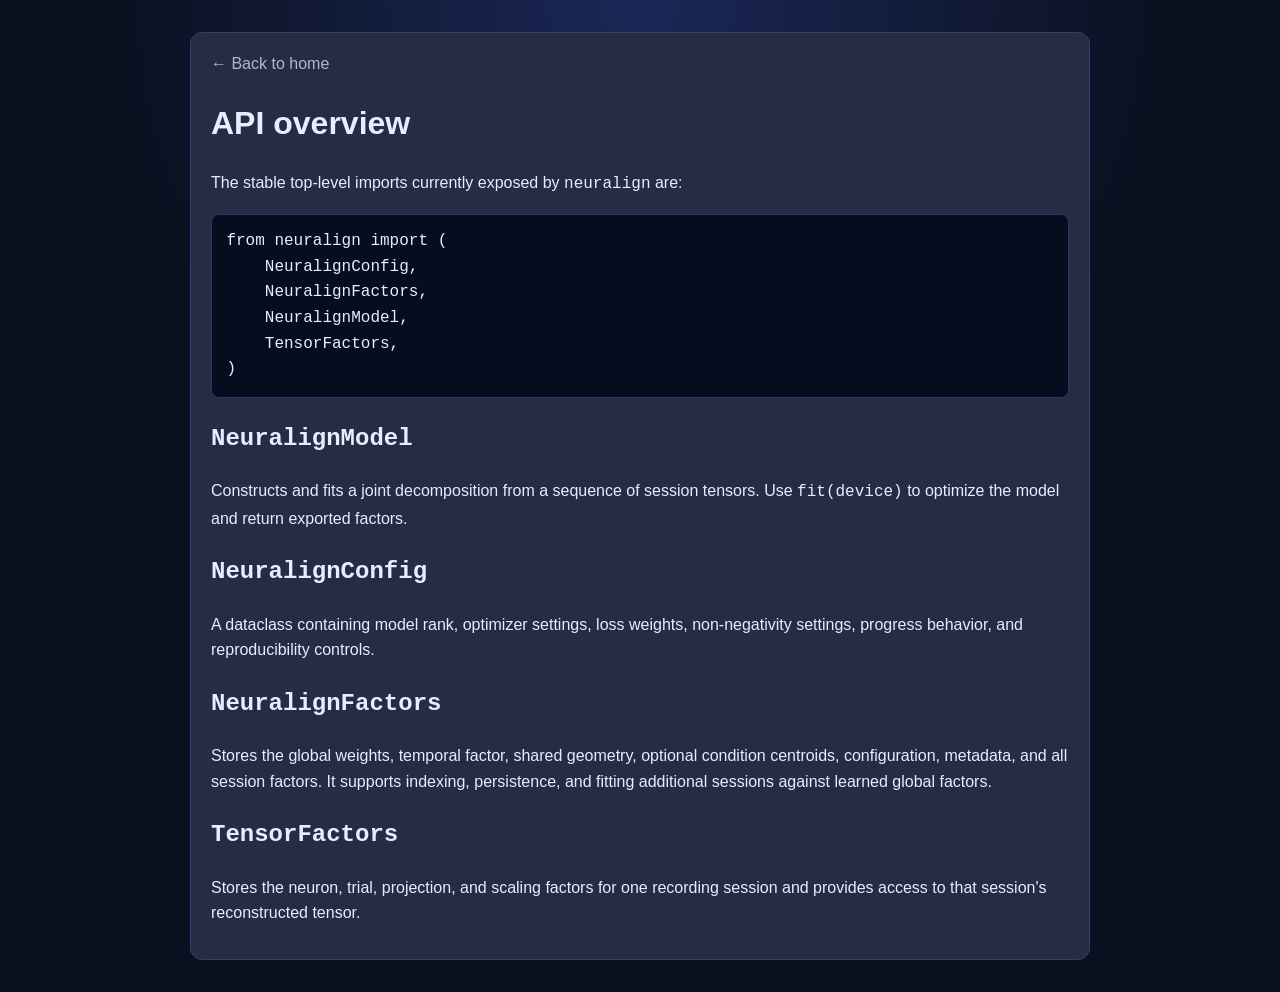
==== docs/api.html @ 36ebfb54 "docs: add branded GitHub Pages site scaffold Co-authored-by: MiklosKralik <64422135+MiklosKralik@use" ====
<!doctype html>
<html lang="en">
  <head>
    <meta charset="utf-8" />
    <meta name="viewport" content="width=device-width, initial-scale=1" />
    <title>Neuralign • API Overview</title>
    <link rel="stylesheet" href="./style.css" />
  </head>
  <body>
    <main class="doc">
      <a class="back-link" href="./index.html">← Back to home</a>
      <h1>API overview</h1>

      <p>The stable top-level imports currently exposed by <code>neuralign</code> are:</p>

      <pre><code>from neuralign import (
    NeuralignConfig,
    NeuralignFactors,
    NeuralignModel,
    TensorFactors,
)</code></pre>

      <h2><code>NeuralignModel</code></h2>
      <p>
        Constructs and fits a joint decomposition from a sequence of session
        tensors. Use <code>fit(device)</code> to optimize the model and return
        exported factors.
      </p>

      <h2><code>NeuralignConfig</code></h2>
      <p>
        A dataclass containing model rank, optimizer settings, loss weights,
        non-negativity settings, progress behavior, and reproducibility controls.
      </p>

      <h2><code>NeuralignFactors</code></h2>
      <p>
        Stores the global weights, temporal factor, shared geometry, optional
        condition centroids, configuration, metadata, and all session factors.
        It supports indexing, persistence, and fitting additional sessions
        against learned global factors.
      </p>

      <h2><code>TensorFactors</code></h2>
      <p>
        Stores the neuron, trial, projection, and scaling factors for one
        recording session and provides access to that session's reconstructed
        tensor.
      </p>
    </main>
  </body>
</html>
---- docs/style.css ----
:root {
  --bg: #0b1020;
  --panel: #121a34;
  --text: #e7ecff;
  --muted: #aeb8dd;
  --accent: #7a9bff;
  --accent-strong: #4f76ff;
}

* {
  box-sizing: border-box;
}

body {
  margin: 0;
  font-family: Inter, "Segoe UI", Roboto, Helvetica, Arial, sans-serif;
  background: radial-gradient(circle at top, #1a2857, var(--bg) 45%);
  color: var(--text);
  line-height: 1.6;
}

a {
  color: #bdd0ff;
}

.hero,
.content,
.doc {
  width: min(900px, 90vw);
  margin: 0 auto;
}

.hero {
  text-align: center;
  padding: 4rem 0 2rem;
}

.logo {
  width: 84px;
  height: 84px;
}

.tagline {
  color: var(--muted);
  margin-bottom: 1.5rem;
}

.button {
  display: inline-block;
  background: linear-gradient(90deg, var(--accent), var(--accent-strong));
  color: #fff;
  text-decoration: none;
  padding: 0.65rem 1rem;
  border-radius: 0.5rem;
  font-weight: 600;
}

.content {
  display: grid;
  gap: 1rem;
  padding-bottom: 3rem;
}

.content section,
.doc {
  background: color-mix(in srgb, var(--panel) 92%, #ffffff 8%);
  border: 1px solid #304073;
  border-radius: 0.75rem;
  padding: 1.1rem 1.25rem;
}

.doc {
  margin-top: 2rem;
  margin-bottom: 2rem;
}

pre {
  background: #070d1f;
  border: 1px solid #293964;
  border-radius: 0.5rem;
  padding: 0.9rem;
  overflow-x: auto;
}

code {
  font-family: ui-monospace, SFMono-Regular, Menlo, Monaco, Consolas, "Liberation Mono", monospace;
}

.back-link {
  text-decoration: none;
  color: var(--muted);
}
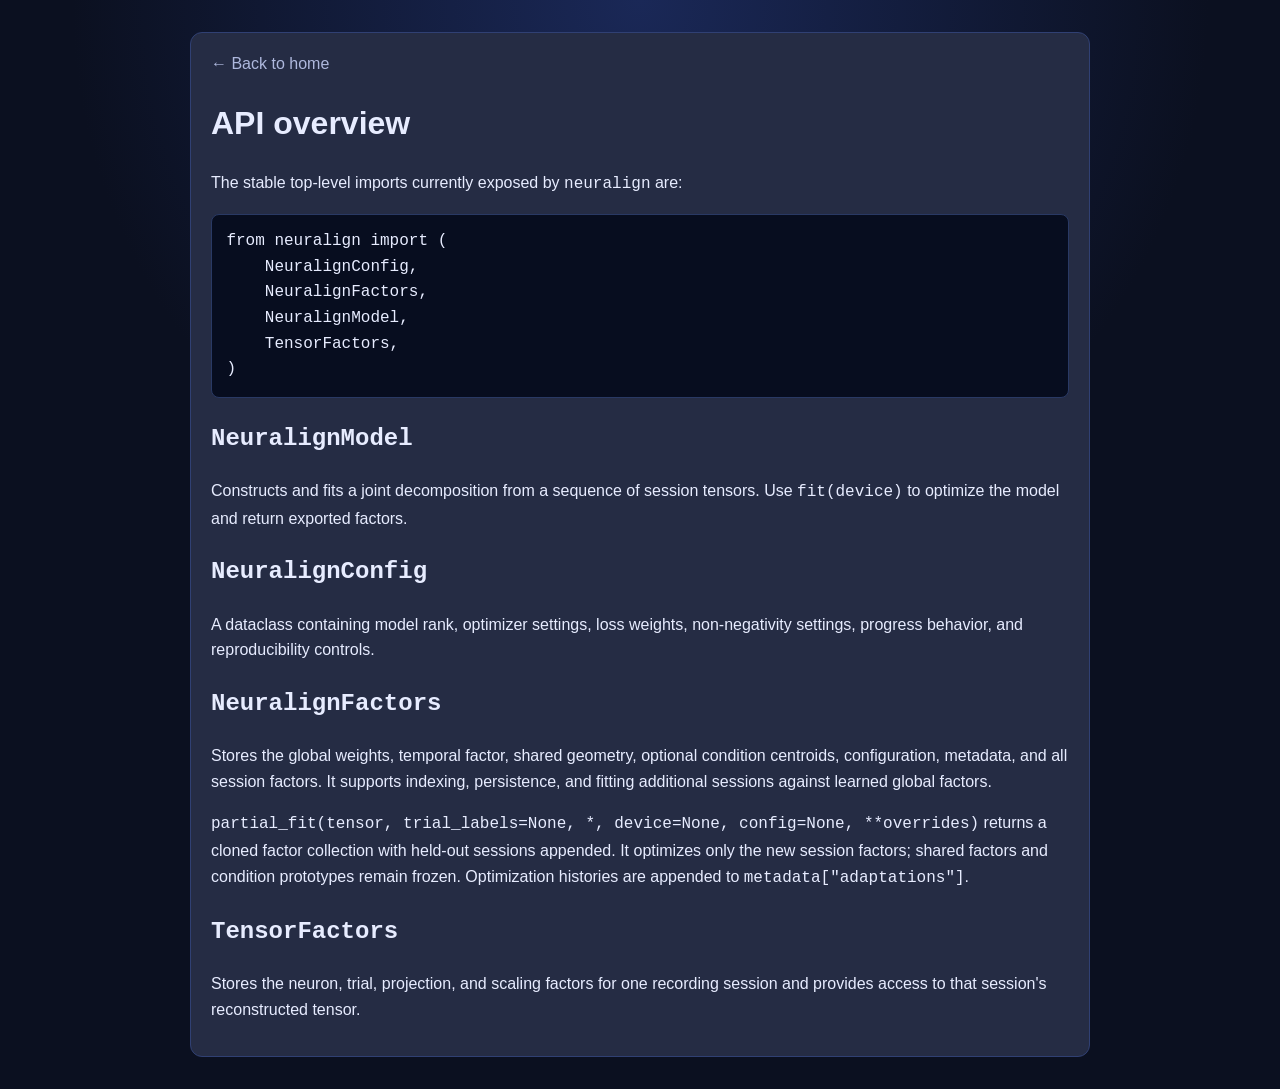
==== commit 11c1e9e5: "Updated neuralign new session adaptation mechanism" ====
--- a/docs/api.html
+++ b/docs/api.html
@@ -40,6 +40,13 @@
         It supports indexing, persistence, and fitting additional sessions
         against learned global factors.
       </p>
+      <p>
+        <code>partial_fit(tensor, trial_labels=None, *, device=None,
+        config=None, **overrides)</code> returns a cloned factor collection with
+        held-out sessions appended. It optimizes only the new session factors;
+        shared factors and condition prototypes remain frozen. Optimization
+        histories are appended to <code>metadata["adaptations"]</code>.
+      </p>
 
       <h2><code>TensorFactors</code></h2>
       <p>
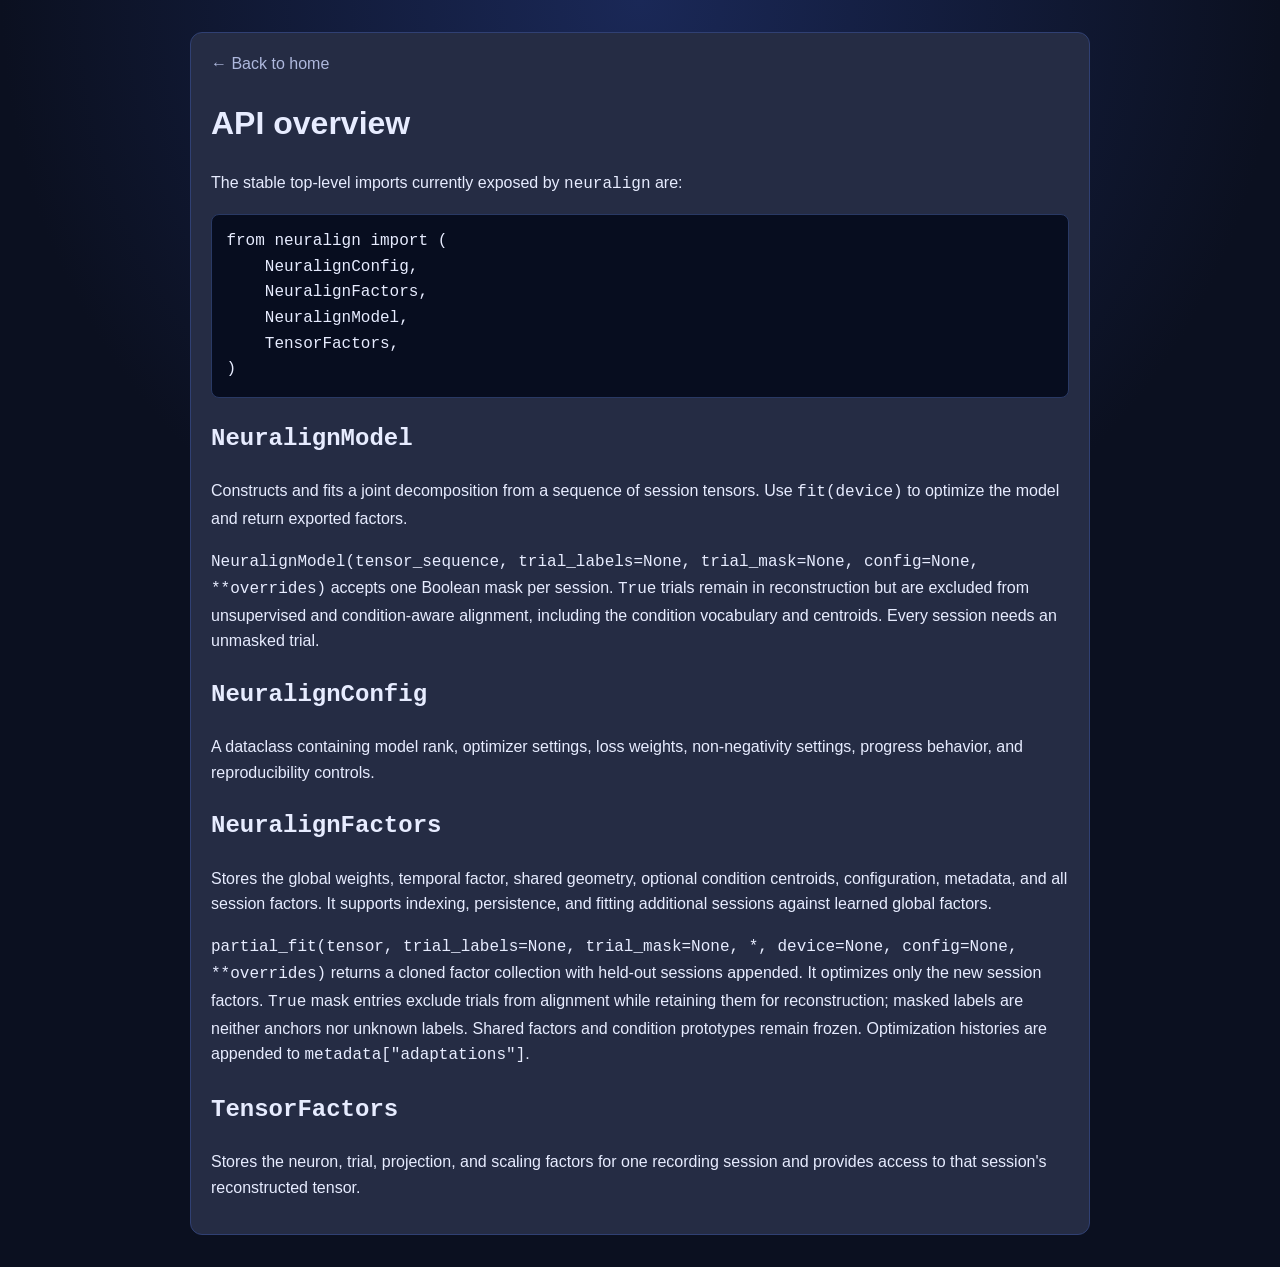
==== commit 82870ccd: "added trial mask for proper held-out validation" ====
--- a/docs/api.html
+++ b/docs/api.html
@@ -26,6 +26,14 @@
         tensors. Use <code>fit(device)</code> to optimize the model and return
         exported factors.
       </p>
+      <p>
+        <code>NeuralignModel(tensor_sequence, trial_labels=None,
+        trial_mask=None, config=None, **overrides)</code> accepts one Boolean
+        mask per session. <code>True</code> trials remain in reconstruction but
+        are excluded from unsupervised and condition-aware alignment, including
+        the condition vocabulary and centroids. Every session needs an
+        unmasked trial.
+      </p>
 
       <h2><code>NeuralignConfig</code></h2>
       <p>
@@ -41,11 +49,14 @@
         against learned global factors.
       </p>
       <p>
-        <code>partial_fit(tensor, trial_labels=None, *, device=None,
-        config=None, **overrides)</code> returns a cloned factor collection with
-        held-out sessions appended. It optimizes only the new session factors;
-        shared factors and condition prototypes remain frozen. Optimization
-        histories are appended to <code>metadata["adaptations"]</code>.
+        <code>partial_fit(tensor, trial_labels=None, trial_mask=None, *,
+        device=None, config=None, **overrides)</code> returns a cloned factor
+        collection with held-out sessions appended. It optimizes only the new
+        session factors. <code>True</code> mask entries exclude trials from
+        alignment while retaining them for reconstruction; masked labels are
+        neither anchors nor unknown labels. Shared factors and condition
+        prototypes remain frozen. Optimization histories are appended to
+        <code>metadata["adaptations"]</code>.
       </p>
 
       <h2><code>TensorFactors</code></h2>
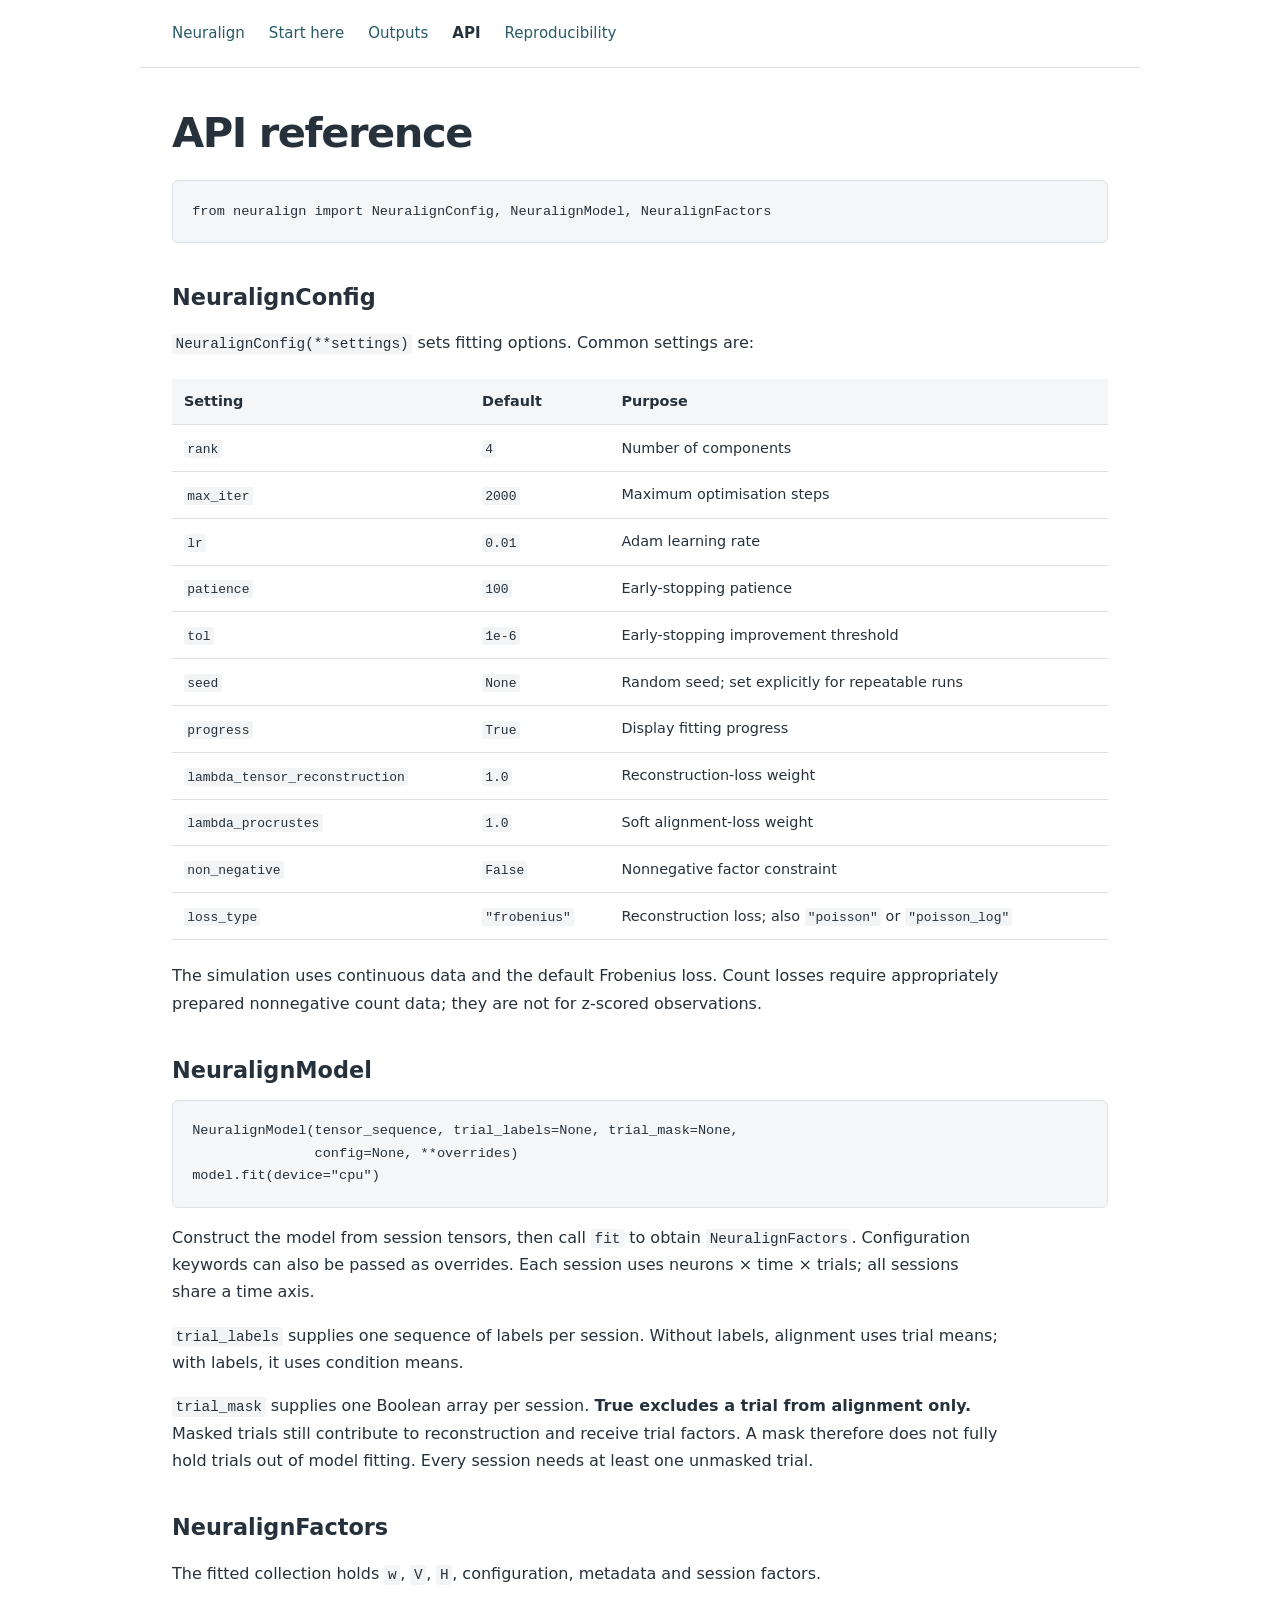
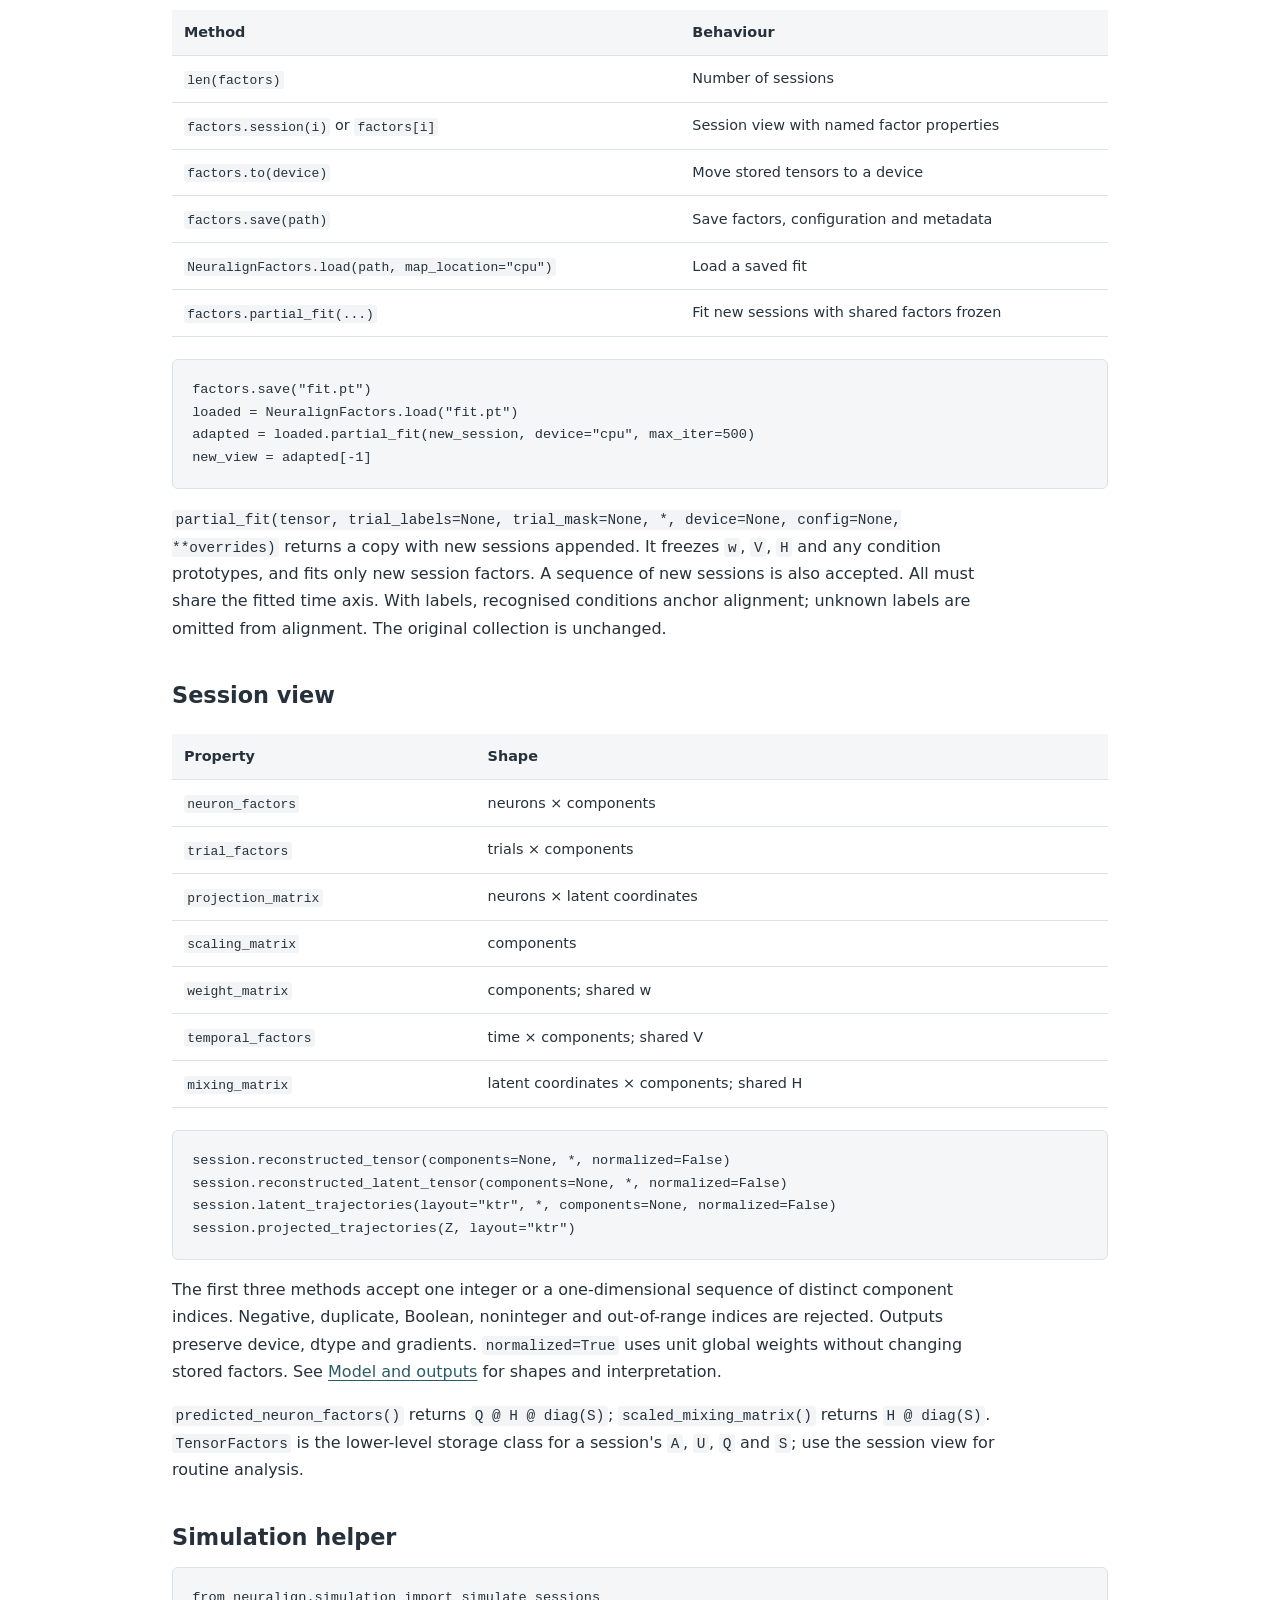
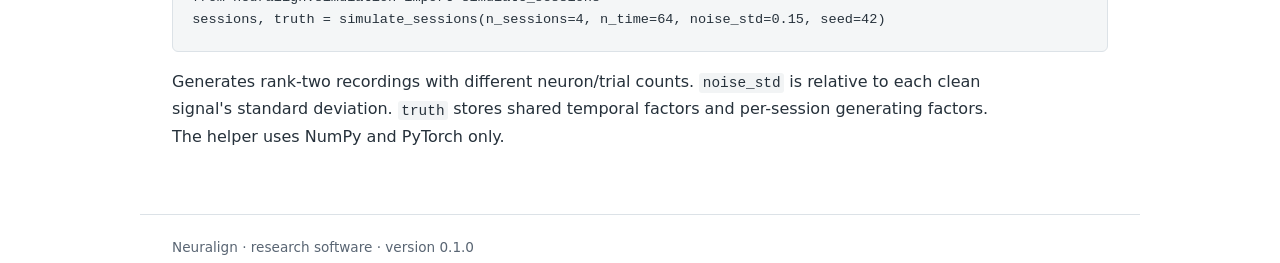
==== commit cbd12d7f: "docs update" ====
--- a/docs/api.html
+++ b/docs/api.html
@@ -1,70 +1,178 @@
 <!doctype html>
-<html lang="en">
-  <head>
-    <meta charset="utf-8" />
-    <meta name="viewport" content="width=device-width, initial-scale=1" />
-    <title>Neuralign • API Overview</title>
-    <link rel="stylesheet" href="./style.css" />
-  </head>
-  <body>
-    <main class="doc">
-      <a class="back-link" href="./index.html">← Back to home</a>
-      <h1>API overview</h1>
-
-      <p>The stable top-level imports currently exposed by <code>neuralign</code> are:</p>
-
-      <pre><code>from neuralign import (
-    NeuralignConfig,
-    NeuralignFactors,
-    NeuralignModel,
-    TensorFactors,
-)</code></pre>
-
-      <h2><code>NeuralignModel</code></h2>
-      <p>
-        Constructs and fits a joint decomposition from a sequence of session
-        tensors. Use <code>fit(device)</code> to optimize the model and return
-        exported factors.
-      </p>
-      <p>
-        <code>NeuralignModel(tensor_sequence, trial_labels=None,
-        trial_mask=None, config=None, **overrides)</code> accepts one Boolean
-        mask per session. <code>True</code> trials remain in reconstruction but
-        are excluded from unsupervised and condition-aware alignment, including
-        the condition vocabulary and centroids. Every session needs an
-        unmasked trial.
-      </p>
-
-      <h2><code>NeuralignConfig</code></h2>
-      <p>
-        A dataclass containing model rank, optimizer settings, loss weights,
-        non-negativity settings, progress behavior, and reproducibility controls.
-      </p>
-
-      <h2><code>NeuralignFactors</code></h2>
-      <p>
-        Stores the global weights, temporal factor, shared geometry, optional
-        condition centroids, configuration, metadata, and all session factors.
-        It supports indexing, persistence, and fitting additional sessions
-        against learned global factors.
-      </p>
-      <p>
-        <code>partial_fit(tensor, trial_labels=None, trial_mask=None, *,
-        device=None, config=None, **overrides)</code> returns a cloned factor
-        collection with held-out sessions appended. It optimizes only the new
-        session factors. <code>True</code> mask entries exclude trials from
-        alignment while retaining them for reconstruction; masked labels are
-        neither anchors nor unknown labels. Shared factors and condition
-        prototypes remain frozen. Optimization histories are appended to
-        <code>metadata["adaptations"]</code>.
-      </p>
-
-      <h2><code>TensorFactors</code></h2>
-      <p>
-        Stores the neuron, trial, projection, and scaling factors for one
-        recording session and provides access to that session's reconstructed
-        tensor.
-      </p>
-    </main>
-  </body>
-</html>
+<html lang="en"><head><meta charset="utf-8"><meta name="viewport" content="width=device-width, initial-scale=1">
+<title>API · Neuralign</title><link rel="stylesheet" href="style.css"></head>
+<body><nav aria-label="Main navigation"><a href="index.html" >Neuralign</a> <a href="getting-started.html" >Start here</a> <a href="model-and-outputs.html" >Outputs</a> <a href="api.html" aria-current=page>API</a> <a href="reproducibility.html" >Reproducibility</a></nav><main><h1>API reference</h1>
+<pre><code class="language-python">from neuralign import NeuralignConfig, NeuralignModel, NeuralignFactors
+</code></pre>
+<h2>NeuralignConfig</h2>
+<p><code>NeuralignConfig(**settings)</code> sets fitting options. Common settings are:</p>
+<table>
+<thead>
+<tr>
+<th>Setting</th>
+<th>Default</th>
+<th>Purpose</th>
+</tr>
+</thead>
+<tbody>
+<tr>
+<td><code>rank</code></td>
+<td><code>4</code></td>
+<td>Number of components</td>
+</tr>
+<tr>
+<td><code>max_iter</code></td>
+<td><code>2000</code></td>
+<td>Maximum optimisation steps</td>
+</tr>
+<tr>
+<td><code>lr</code></td>
+<td><code>0.01</code></td>
+<td>Adam learning rate</td>
+</tr>
+<tr>
+<td><code>patience</code></td>
+<td><code>100</code></td>
+<td>Early-stopping patience</td>
+</tr>
+<tr>
+<td><code>tol</code></td>
+<td><code>1e-6</code></td>
+<td>Early-stopping improvement threshold</td>
+</tr>
+<tr>
+<td><code>seed</code></td>
+<td><code>None</code></td>
+<td>Random seed; set explicitly for repeatable runs</td>
+</tr>
+<tr>
+<td><code>progress</code></td>
+<td><code>True</code></td>
+<td>Display fitting progress</td>
+</tr>
+<tr>
+<td><code>lambda_tensor_reconstruction</code></td>
+<td><code>1.0</code></td>
+<td>Reconstruction-loss weight</td>
+</tr>
+<tr>
+<td><code>lambda_procrustes</code></td>
+<td><code>1.0</code></td>
+<td>Soft alignment-loss weight</td>
+</tr>
+<tr>
+<td><code>non_negative</code></td>
+<td><code>False</code></td>
+<td>Nonnegative factor constraint</td>
+</tr>
+<tr>
+<td><code>loss_type</code></td>
+<td><code>&quot;frobenius&quot;</code></td>
+<td>Reconstruction loss; also <code>&quot;poisson&quot;</code> or <code>&quot;poisson_log&quot;</code></td>
+</tr>
+</tbody>
+</table>
+<p>The simulation uses continuous data and the default Frobenius loss. Count losses require appropriately prepared nonnegative count data; they are not for z-scored observations.</p>
+<h2>NeuralignModel</h2>
+<pre><code class="language-python">NeuralignModel(tensor_sequence, trial_labels=None, trial_mask=None,
+               config=None, **overrides)
+model.fit(device=&quot;cpu&quot;)
+</code></pre>
+<p>Construct the model from session tensors, then call <code>fit</code> to obtain <code>NeuralignFactors</code>. Configuration keywords can also be passed as overrides. Each session uses neurons × time × trials; all sessions share a time axis.</p>
+<p><code>trial_labels</code> supplies one sequence of labels per session. Without labels, alignment uses trial means; with labels, it uses condition means.</p>
+<p><code>trial_mask</code> supplies one Boolean array per session. <strong>True excludes a trial from alignment only.</strong> Masked trials still contribute to reconstruction and receive trial factors. A mask therefore does not fully hold trials out of model fitting. Every session needs at least one unmasked trial.</p>
+<h2>NeuralignFactors</h2>
+<p>The fitted collection holds <code>w</code>, <code>V</code>, <code>H</code>, configuration, metadata and session factors.</p>
+<table>
+<thead>
+<tr>
+<th>Method</th>
+<th>Behaviour</th>
+</tr>
+</thead>
+<tbody>
+<tr>
+<td><code>len(factors)</code></td>
+<td>Number of sessions</td>
+</tr>
+<tr>
+<td><code>factors.session(i)</code> or <code>factors[i]</code></td>
+<td>Session view with named factor properties</td>
+</tr>
+<tr>
+<td><code>factors.to(device)</code></td>
+<td>Move stored tensors to a device</td>
+</tr>
+<tr>
+<td><code>factors.save(path)</code></td>
+<td>Save factors, configuration and metadata</td>
+</tr>
+<tr>
+<td><code>NeuralignFactors.load(path, map_location=&quot;cpu&quot;)</code></td>
+<td>Load a saved fit</td>
+</tr>
+<tr>
+<td><code>factors.partial_fit(...)</code></td>
+<td>Fit new sessions with shared factors frozen</td>
+</tr>
+</tbody>
+</table>
+<pre><code class="language-python">factors.save(&quot;fit.pt&quot;)
+loaded = NeuralignFactors.load(&quot;fit.pt&quot;)
+adapted = loaded.partial_fit(new_session, device=&quot;cpu&quot;, max_iter=500)
+new_view = adapted[-1]
+</code></pre>
+<p><code>partial_fit(tensor, trial_labels=None, trial_mask=None, *, device=None, config=None, **overrides)</code> returns a copy with new sessions appended. It freezes <code>w</code>, <code>V</code>, <code>H</code> and any condition prototypes, and fits only new session factors. A sequence of new sessions is also accepted. All must share the fitted time axis. With labels, recognised conditions anchor alignment; unknown labels are omitted from alignment. The original collection is unchanged.</p>
+<h2>Session view</h2>
+<table>
+<thead>
+<tr>
+<th>Property</th>
+<th>Shape</th>
+</tr>
+</thead>
+<tbody>
+<tr>
+<td><code>neuron_factors</code></td>
+<td>neurons × components</td>
+</tr>
+<tr>
+<td><code>trial_factors</code></td>
+<td>trials × components</td>
+</tr>
+<tr>
+<td><code>projection_matrix</code></td>
+<td>neurons × latent coordinates</td>
+</tr>
+<tr>
+<td><code>scaling_matrix</code></td>
+<td>components</td>
+</tr>
+<tr>
+<td><code>weight_matrix</code></td>
+<td>components; shared w</td>
+</tr>
+<tr>
+<td><code>temporal_factors</code></td>
+<td>time × components; shared V</td>
+</tr>
+<tr>
+<td><code>mixing_matrix</code></td>
+<td>latent coordinates × components; shared H</td>
+</tr>
+</tbody>
+</table>
+<pre><code class="language-python">session.reconstructed_tensor(components=None, *, normalized=False)
+session.reconstructed_latent_tensor(components=None, *, normalized=False)
+session.latent_trajectories(layout=&quot;ktr&quot;, *, components=None, normalized=False)
+session.projected_trajectories(Z, layout=&quot;ktr&quot;)
+</code></pre>
+<p>The first three methods accept one integer or a one-dimensional sequence of distinct component indices. Negative, duplicate, Boolean, noninteger and out-of-range indices are rejected. Outputs preserve device, dtype and gradients. <code>normalized=True</code> uses unit global weights without changing stored factors. See <a href="model-and-outputs.html">Model and outputs</a> for shapes and interpretation.</p>
+<p><code>predicted_neuron_factors()</code> returns <code>Q @ H @ diag(S)</code>; <code>scaled_mixing_matrix()</code> returns <code>H @ diag(S)</code>. <code>TensorFactors</code> is the lower-level storage class for a session's <code>A</code>, <code>U</code>, <code>Q</code> and <code>S</code>; use the session view for routine analysis.</p>
+<h2>Simulation helper</h2>
+<pre><code class="language-python">from neuralign.simulation import simulate_sessions
+sessions, truth = simulate_sessions(n_sessions=4, n_time=64, noise_std=0.15, seed=42)
+</code></pre>
+<p>Generates rank-two recordings with different neuron/trial counts. <code>noise_std</code> is relative to each clean signal's standard deviation. <code>truth</code> stores shared temporal factors and per-session generating factors. The helper uses NumPy and PyTorch only.</p>
+</main>
+<footer>Neuralign · research software · version 0.1.0</footer></body></html>
--- a/docs/style.css
+++ b/docs/style.css
@@ -1,92 +1,23 @@
-:root {
-  --bg: #0b1020;
-  --panel: #121a34;
-  --text: #e7ecff;
-  --muted: #aeb8dd;
-  --accent: #7a9bff;
-  --accent-strong: #4f76ff;
-}
-
-* {
-  box-sizing: border-box;
-}
-
-body {
-  margin: 0;
-  font-family: Inter, "Segoe UI", Roboto, Helvetica, Arial, sans-serif;
-  background: radial-gradient(circle at top, #1a2857, var(--bg) 45%);
-  color: var(--text);
-  line-height: 1.6;
-}
-
-a {
-  color: #bdd0ff;
-}
-
-.hero,
-.content,
-.doc {
-  width: min(900px, 90vw);
-  margin: 0 auto;
-}
-
-.hero {
-  text-align: center;
-  padding: 4rem 0 2rem;
-}
-
-.logo {
-  width: 84px;
-  height: 84px;
-}
-
-.tagline {
-  color: var(--muted);
-  margin-bottom: 1.5rem;
-}
-
-.button {
-  display: inline-block;
-  background: linear-gradient(90deg, var(--accent), var(--accent-strong));
-  color: #fff;
-  text-decoration: none;
-  padding: 0.65rem 1rem;
-  border-radius: 0.5rem;
-  font-weight: 600;
-}
-
-.content {
-  display: grid;
-  gap: 1rem;
-  padding-bottom: 3rem;
-}
-
-.content section,
-.doc {
-  background: color-mix(in srgb, var(--panel) 92%, #ffffff 8%);
-  border: 1px solid #304073;
-  border-radius: 0.75rem;
-  padding: 1.1rem 1.25rem;
-}
-
-.doc {
-  margin-top: 2rem;
-  margin-bottom: 2rem;
-}
-
-pre {
-  background: #070d1f;
-  border: 1px solid #293964;
-  border-radius: 0.5rem;
-  padding: 0.9rem;
-  overflow-x: auto;
-}
-
-code {
-  font-family: ui-monospace, SFMono-Regular, Menlo, Monaco, Consolas, "Liberation Mono", monospace;
-}
-
-.back-link {
-  text-decoration: none;
-  color: var(--muted);
-}
+:root { color-scheme: light; --ink: #26313b; --muted: #596573; --line: #dce2e7; --accent: #285a67; }
+* { box-sizing: border-box; }
+body { margin: 0; background: #fff; color: var(--ink); font: 16px/1.7 system-ui, sans-serif; }
+nav, main, footer { max-width: 1000px; margin: auto; padding: 1.3rem 2rem; }
+nav { display: flex; flex-wrap: wrap; gap: 1.5rem; border-bottom: 1px solid var(--line); }
+nav a { text-decoration: none; font-size: .94rem; }
+nav a[aria-current] { color: var(--ink); font-weight: 650; }
+a { color: var(--accent); text-underline-offset: .18em; }
+main { padding-top: 2.5rem; padding-bottom: 3rem; }
+h1 { font-size: 2.6rem; letter-spacing: -.035em; line-height: 1.2; margin: 0 0 1.4rem; }
+h2 { font-size: 1.4rem; margin: 2.4rem 0 .7rem; line-height: 1.4; }
+h3 { margin-top: 1.8rem; }
+p, ul, ol { max-width: 82ch; }
+pre { padding: 1.2rem; overflow-x: auto; background: #f4f6f7; border: 1px solid var(--line); border-radius: 6px; font-size: .85rem; line-height: 1.65; }
+code { font-family: ui-monospace, SFMono-Regular, Consolas, monospace; font-size: .9em; }
+pre code { font-size: inherit; }
+:not(pre) > code { background: #f2f4f5; padding: .12em .25em; border-radius: 3px; }
+table { width: 100%; border-collapse: collapse; margin: 1.4rem 0; font-size: .9rem; }
+th, td { text-align: left; vertical-align: top; padding: .65rem .75rem; border-bottom: 1px solid var(--line); }
+th { background: #f4f6f7; }
+img { max-width: 100%; height: auto; }
+footer { color: var(--muted); border-top: 1px solid var(--line); font-size: .85rem; }
+@media (max-width: 640px) { nav, main, footer { padding-left: 1rem; padding-right: 1rem; } nav { gap: .9rem; } h1 { font-size: 2.1rem; } table { display: block; overflow-x: auto; } }
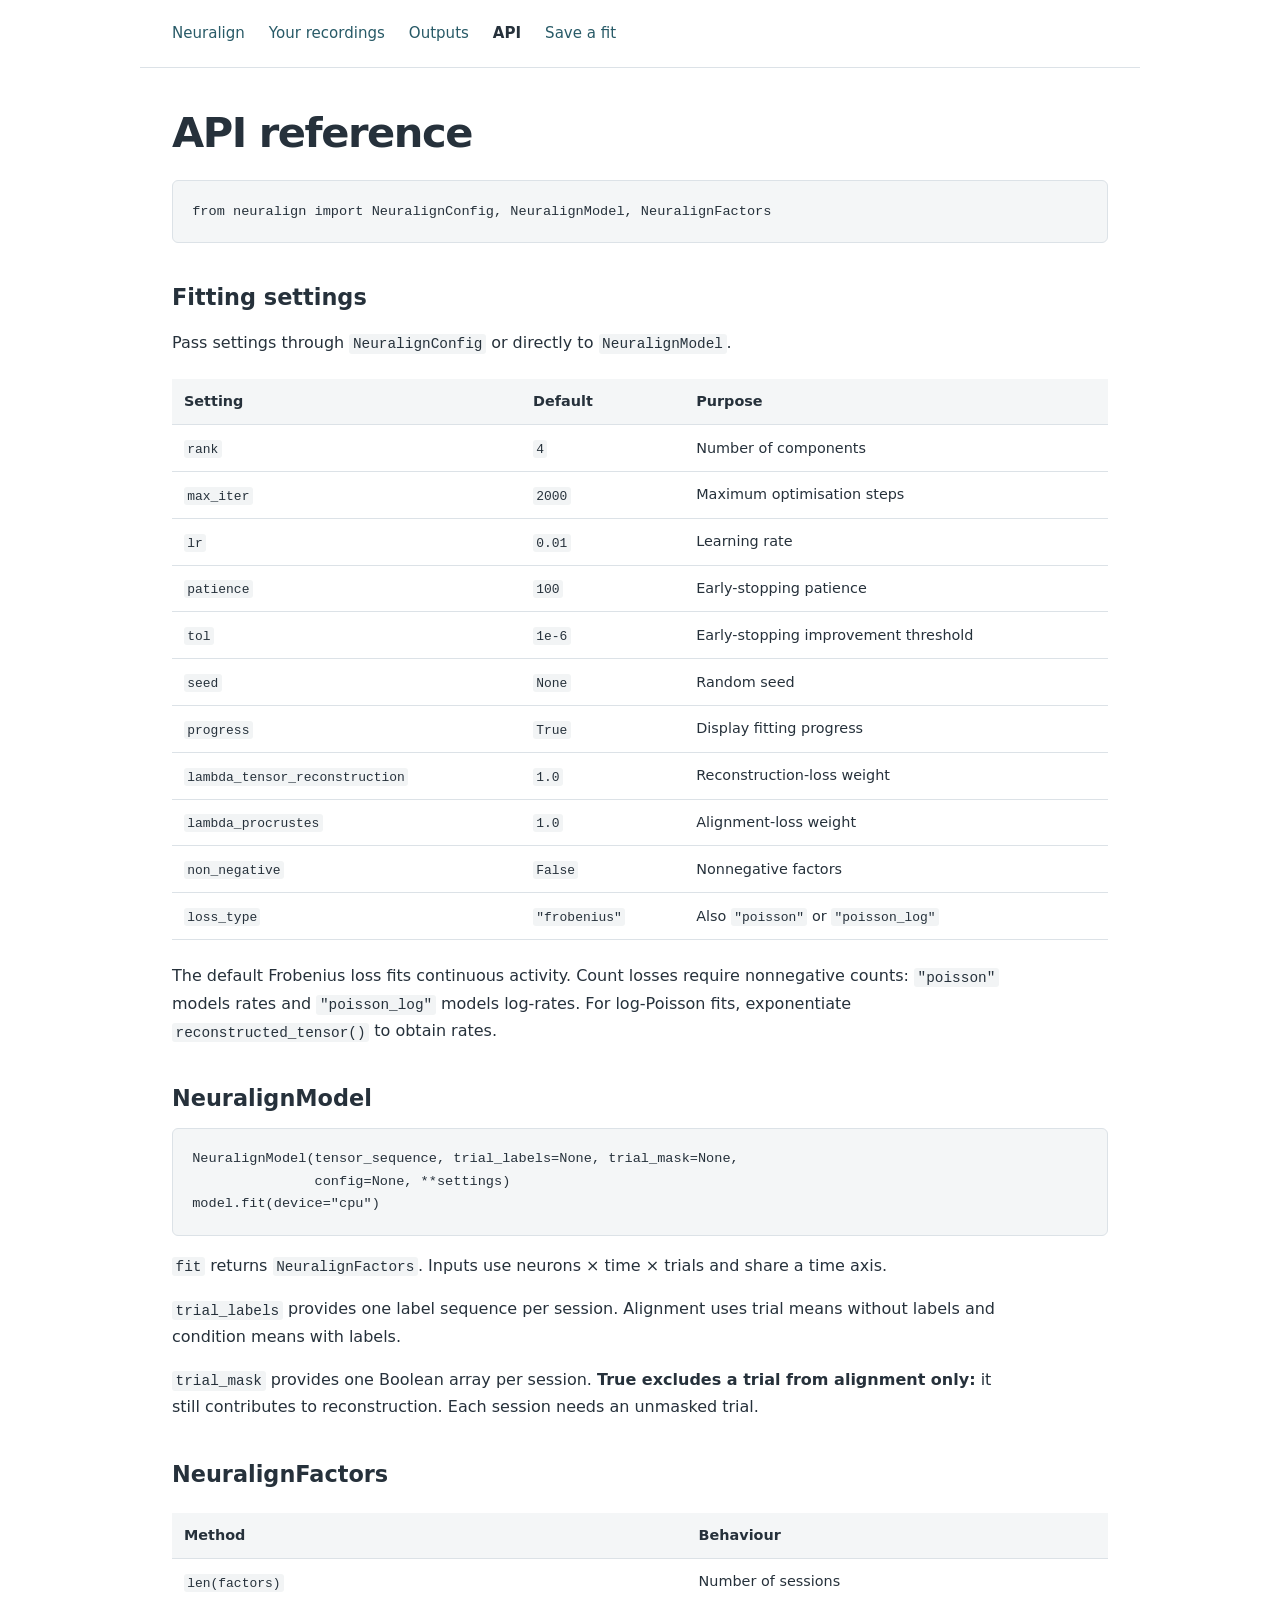
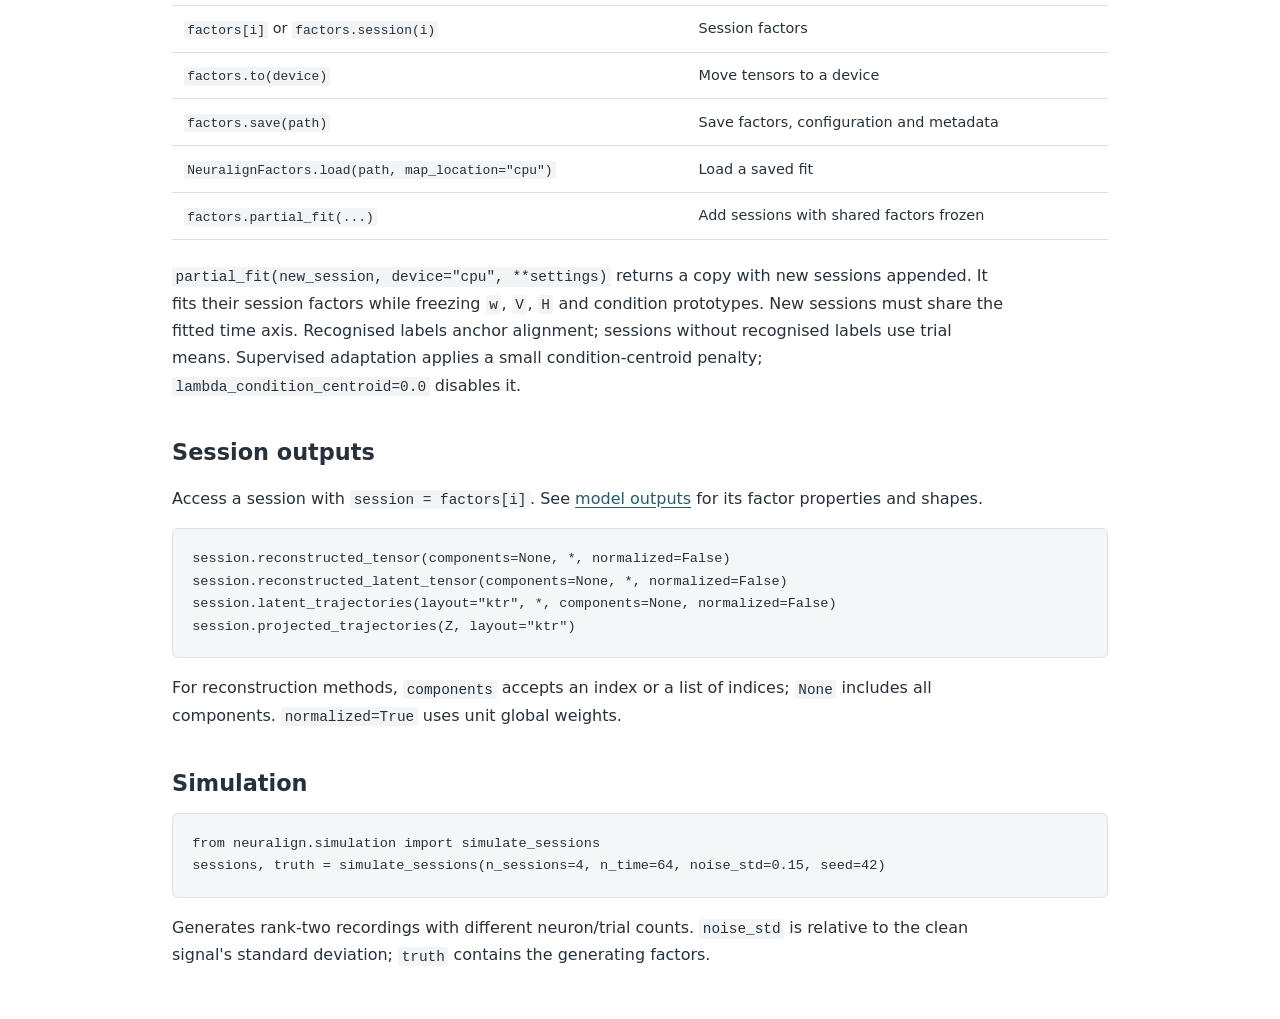
==== commit 129550c9: "Prepare Neuralign 0.1.0 documentation and packaging" ====
--- a/docs/api.html
+++ b/docs/api.html
@@ -1,11 +1,11 @@
 <!doctype html>
 <html lang="en"><head><meta charset="utf-8"><meta name="viewport" content="width=device-width, initial-scale=1">
-<title>API · Neuralign</title><link rel="stylesheet" href="style.css"></head>
-<body><nav aria-label="Main navigation"><a href="index.html" >Neuralign</a> <a href="getting-started.html" >Start here</a> <a href="model-and-outputs.html" >Outputs</a> <a href="api.html" aria-current=page>API</a> <a href="reproducibility.html" >Reproducibility</a></nav><main><h1>API reference</h1>
+<title>API · Neuralign</title><link rel="icon" href="assets/neuralign-mark.svg" type="image/svg+xml"><link rel="stylesheet" href="style.css"></head>
+<body><nav aria-label="Main navigation"><a href="index.html" >Neuralign</a> <a href="getting-started.html" >Your recordings</a> <a href="model-and-outputs.html" >Outputs</a> <a href="api.html" aria-current=page>API</a> <a href="reproducibility.html" >Save a fit</a></nav><main><h1>API reference</h1>
 <pre><code class="language-python">from neuralign import NeuralignConfig, NeuralignModel, NeuralignFactors
 </code></pre>
-<h2>NeuralignConfig</h2>
-<p><code>NeuralignConfig(**settings)</code> sets fitting options. Common settings are:</p>
+<h2>Fitting settings</h2>
+<p>Pass settings through <code>NeuralignConfig</code> or directly to <code>NeuralignModel</code>.</p>
 <table>
 <thead>
 <tr>
@@ -28,7 +28,7 @@
 <tr>
 <td><code>lr</code></td>
 <td><code>0.01</code></td>
-<td>Adam learning rate</td>
+<td>Learning rate</td>
 </tr>
 <tr>
 <td><code>patience</code></td>
@@ -43,7 +43,7 @@
 <tr>
 <td><code>seed</code></td>
 <td><code>None</code></td>
-<td>Random seed; set explicitly for repeatable runs</td>
+<td>Random seed</td>
 </tr>
 <tr>
 <td><code>progress</code></td>
@@ -58,31 +58,30 @@
 <tr>
 <td><code>lambda_procrustes</code></td>
 <td><code>1.0</code></td>
-<td>Soft alignment-loss weight</td>
+<td>Alignment-loss weight</td>
 </tr>
 <tr>
 <td><code>non_negative</code></td>
 <td><code>False</code></td>
-<td>Nonnegative factor constraint</td>
+<td>Nonnegative factors</td>
 </tr>
 <tr>
 <td><code>loss_type</code></td>
 <td><code>&quot;frobenius&quot;</code></td>
-<td>Reconstruction loss; also <code>&quot;poisson&quot;</code> or <code>&quot;poisson_log&quot;</code></td>
+<td>Also <code>&quot;poisson&quot;</code> or <code>&quot;poisson_log&quot;</code></td>
 </tr>
 </tbody>
 </table>
-<p>The simulation uses continuous data and the default Frobenius loss. Count losses require appropriately prepared nonnegative count data; they are not for z-scored observations.</p>
+<p>The default Frobenius loss fits continuous activity. Count losses require nonnegative counts: <code>&quot;poisson&quot;</code> models rates and <code>&quot;poisson_log&quot;</code> models log-rates. For log-Poisson fits, exponentiate <code>reconstructed_tensor()</code> to obtain rates.</p>
 <h2>NeuralignModel</h2>
 <pre><code class="language-python">NeuralignModel(tensor_sequence, trial_labels=None, trial_mask=None,
-               config=None, **overrides)
+               config=None, **settings)
 model.fit(device=&quot;cpu&quot;)
 </code></pre>
-<p>Construct the model from session tensors, then call <code>fit</code> to obtain <code>NeuralignFactors</code>. Configuration keywords can also be passed as overrides. Each session uses neurons × time × trials; all sessions share a time axis.</p>
-<p><code>trial_labels</code> supplies one sequence of labels per session. Without labels, alignment uses trial means; with labels, it uses condition means.</p>
-<p><code>trial_mask</code> supplies one Boolean array per session. <strong>True excludes a trial from alignment only.</strong> Masked trials still contribute to reconstruction and receive trial factors. A mask therefore does not fully hold trials out of model fitting. Every session needs at least one unmasked trial.</p>
+<p><code>fit</code> returns <code>NeuralignFactors</code>. Inputs use neurons × time × trials and share a time axis.</p>
+<p><code>trial_labels</code> provides one label sequence per session. Alignment uses trial means without labels and condition means with labels.</p>
+<p><code>trial_mask</code> provides one Boolean array per session. <strong>True excludes a trial from alignment only:</strong> it still contributes to reconstruction. Each session needs an unmasked trial.</p>
 <h2>NeuralignFactors</h2>
-<p>The fitted collection holds <code>w</code>, <code>V</code>, <code>H</code>, configuration, metadata and session factors.</p>
 <table>
 <thead>
 <tr>
@@ -96,12 +95,12 @@
 <td>Number of sessions</td>
 </tr>
 <tr>
-<td><code>factors.session(i)</code> or <code>factors[i]</code></td>
-<td>Session view with named factor properties</td>
+<td><code>factors[i]</code> or <code>factors.session(i)</code></td>
+<td>Session factors</td>
 </tr>
 <tr>
 <td><code>factors.to(device)</code></td>
-<td>Move stored tensors to a device</td>
+<td>Move tensors to a device</td>
 </tr>
 <tr>
 <td><code>factors.save(path)</code></td>
@@ -113,66 +112,22 @@
 </tr>
 <tr>
 <td><code>factors.partial_fit(...)</code></td>
-<td>Fit new sessions with shared factors frozen</td>
+<td>Add sessions with shared factors frozen</td>
 </tr>
 </tbody>
 </table>
-<pre><code class="language-python">factors.save(&quot;fit.pt&quot;)
-loaded = NeuralignFactors.load(&quot;fit.pt&quot;)
-adapted = loaded.partial_fit(new_session, device=&quot;cpu&quot;, max_iter=500)
-new_view = adapted[-1]
-</code></pre>
-<p><code>partial_fit(tensor, trial_labels=None, trial_mask=None, *, device=None, config=None, **overrides)</code> returns a copy with new sessions appended. It freezes <code>w</code>, <code>V</code>, <code>H</code> and any condition prototypes, and fits only new session factors. A sequence of new sessions is also accepted. All must share the fitted time axis. With labels, recognised conditions anchor alignment; unknown labels are omitted from alignment. The original collection is unchanged.</p>
-<h2>Session view</h2>
-<table>
-<thead>
-<tr>
-<th>Property</th>
-<th>Shape</th>
-</tr>
-</thead>
-<tbody>
-<tr>
-<td><code>neuron_factors</code></td>
-<td>neurons × components</td>
-</tr>
-<tr>
-<td><code>trial_factors</code></td>
-<td>trials × components</td>
-</tr>
-<tr>
-<td><code>projection_matrix</code></td>
-<td>neurons × latent coordinates</td>
-</tr>
-<tr>
-<td><code>scaling_matrix</code></td>
-<td>components</td>
-</tr>
-<tr>
-<td><code>weight_matrix</code></td>
-<td>components; shared w</td>
-</tr>
-<tr>
-<td><code>temporal_factors</code></td>
-<td>time × components; shared V</td>
-</tr>
-<tr>
-<td><code>mixing_matrix</code></td>
-<td>latent coordinates × components; shared H</td>
-</tr>
-</tbody>
-</table>
+<p><code>partial_fit(new_session, device=&quot;cpu&quot;, **settings)</code> returns a copy with new sessions appended. It fits their session factors while freezing <code>w</code>, <code>V</code>, <code>H</code> and condition prototypes. New sessions must share the fitted time axis. Recognised labels anchor alignment; sessions without recognised labels use trial means. Supervised adaptation applies a small condition-centroid penalty; <code>lambda_condition_centroid=0.0</code> disables it.</p>
+<h2>Session outputs</h2>
+<p>Access a session with <code>session = factors[i]</code>. See <a href="model-and-outputs.html">model outputs</a> for its factor properties and shapes.</p>
 <pre><code class="language-python">session.reconstructed_tensor(components=None, *, normalized=False)
 session.reconstructed_latent_tensor(components=None, *, normalized=False)
 session.latent_trajectories(layout=&quot;ktr&quot;, *, components=None, normalized=False)
 session.projected_trajectories(Z, layout=&quot;ktr&quot;)
 </code></pre>
-<p>The first three methods accept one integer or a one-dimensional sequence of distinct component indices. Negative, duplicate, Boolean, noninteger and out-of-range indices are rejected. Outputs preserve device, dtype and gradients. <code>normalized=True</code> uses unit global weights without changing stored factors. See <a href="model-and-outputs.html">Model and outputs</a> for shapes and interpretation.</p>
-<p><code>predicted_neuron_factors()</code> returns <code>Q @ H @ diag(S)</code>; <code>scaled_mixing_matrix()</code> returns <code>H @ diag(S)</code>. <code>TensorFactors</code> is the lower-level storage class for a session's <code>A</code>, <code>U</code>, <code>Q</code> and <code>S</code>; use the session view for routine analysis.</p>
-<h2>Simulation helper</h2>
+<p>For reconstruction methods, <code>components</code> accepts an index or a list of indices; <code>None</code> includes all components. <code>normalized=True</code> uses unit global weights.</p>
+<h2>Simulation</h2>
 <pre><code class="language-python">from neuralign.simulation import simulate_sessions
 sessions, truth = simulate_sessions(n_sessions=4, n_time=64, noise_std=0.15, seed=42)
 </code></pre>
-<p>Generates rank-two recordings with different neuron/trial counts. <code>noise_std</code> is relative to each clean signal's standard deviation. <code>truth</code> stores shared temporal factors and per-session generating factors. The helper uses NumPy and PyTorch only.</p>
-</main>
-<footer>Neuralign · research software · version 0.1.0</footer></body></html>+<p>Generates rank-two recordings with different neuron/trial counts. <code>noise_std</code> is relative to the clean signal's standard deviation; <code>truth</code> contains the generating factors.</p>
+</main></body></html>
--- a/docs/style.css
+++ b/docs/style.css
@@ -8,6 +8,7 @@
 a { color: var(--accent); text-underline-offset: .18em; }
 main { padding-top: 2.5rem; padding-bottom: 3rem; }
 h1 { font-size: 2.6rem; letter-spacing: -.035em; line-height: 1.2; margin: 0 0 1.4rem; }
+h1 img { vertical-align: middle; margin-right: .2rem; }
 h2 { font-size: 1.4rem; margin: 2.4rem 0 .7rem; line-height: 1.4; }
 h3 { margin-top: 1.8rem; }
 p, ul, ol { max-width: 82ch; }
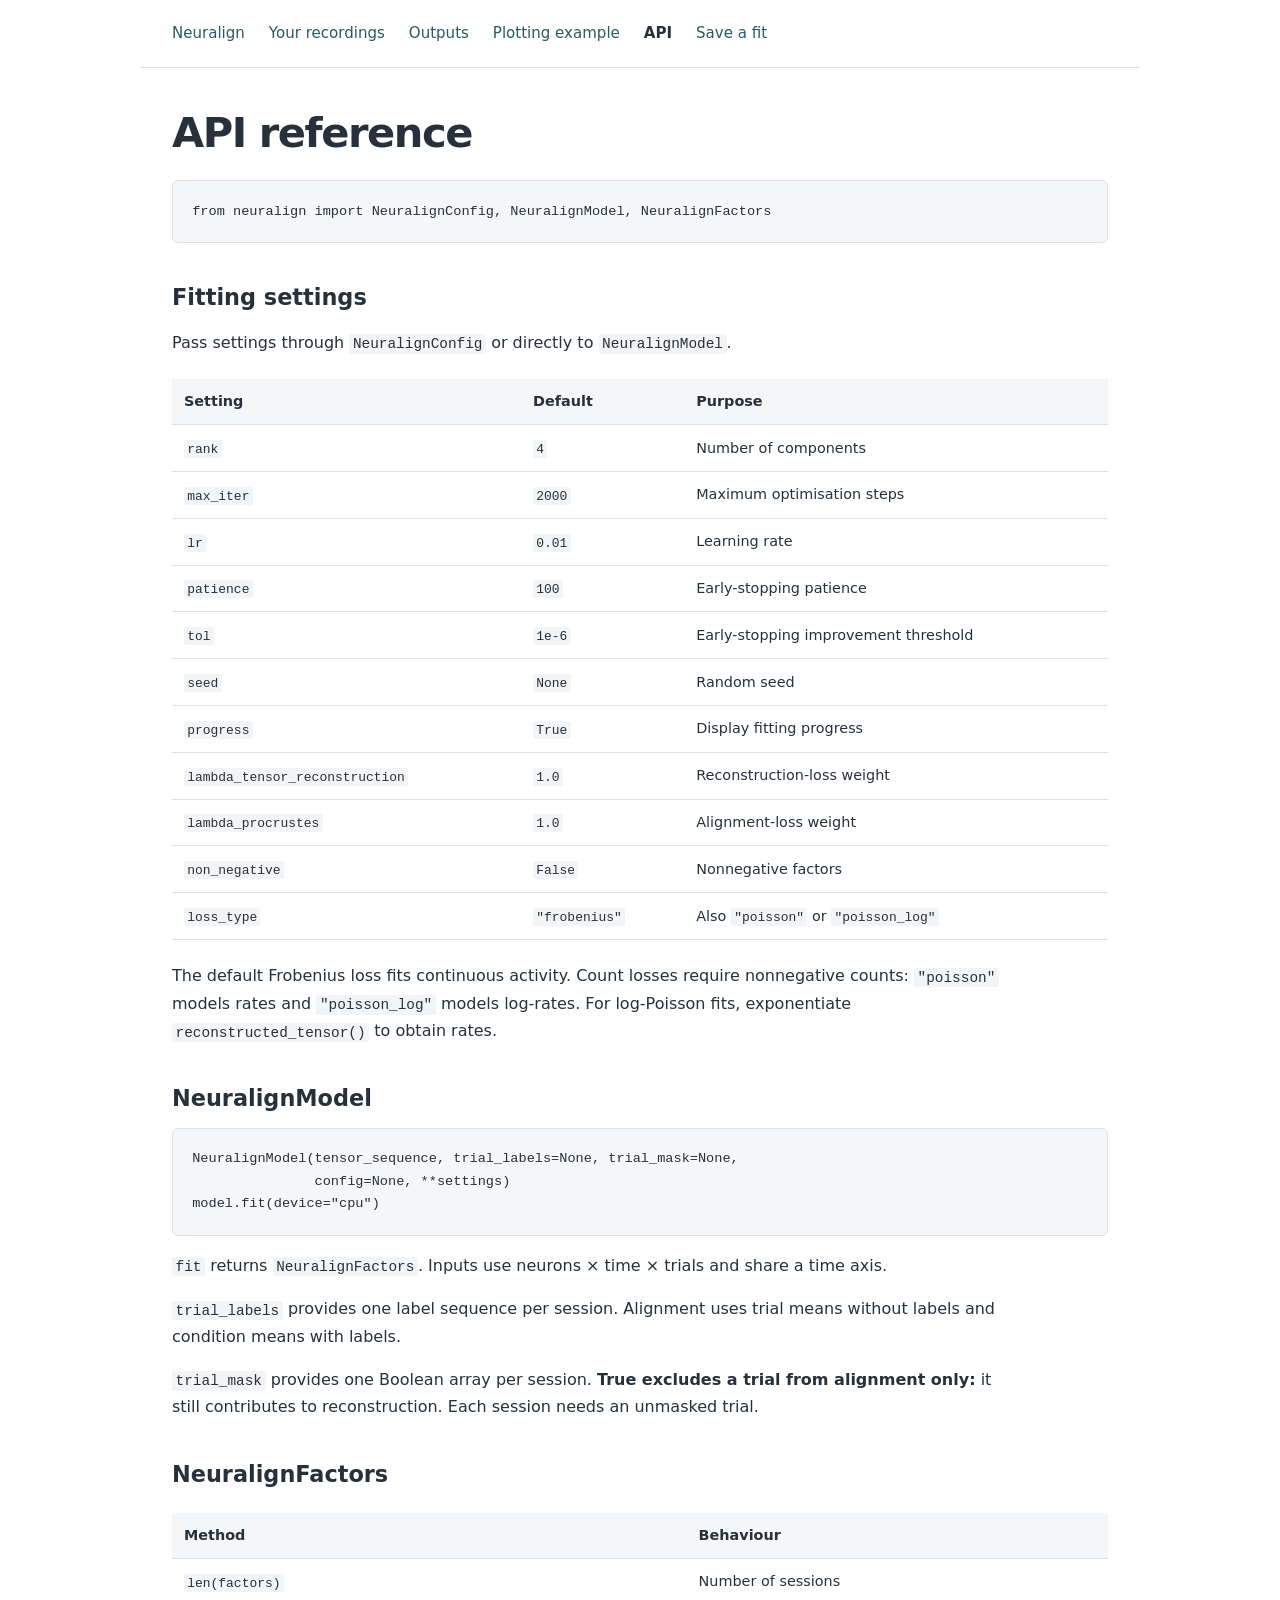
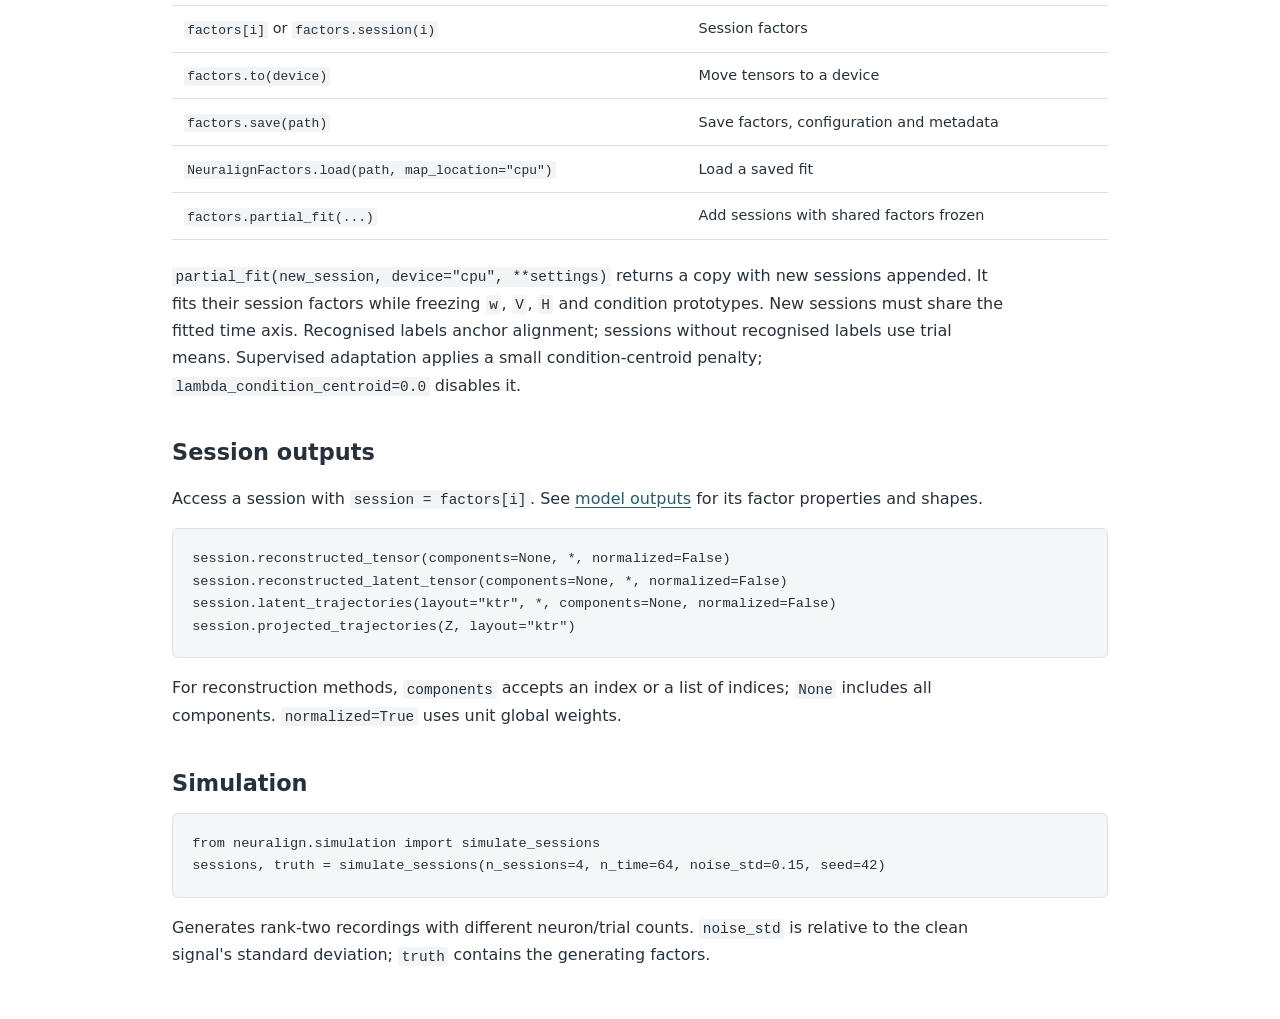
==== commit 276da361: "Move full two-session plotting example to dedicated docs page" ====
--- a/docs/api.html
+++ b/docs/api.html
@@ -1,7 +1,7 @@
 <!doctype html>
 <html lang="en"><head><meta charset="utf-8"><meta name="viewport" content="width=device-width, initial-scale=1">
 <title>API · Neuralign</title><link rel="icon" href="assets/neuralign-mark.svg" type="image/svg+xml"><link rel="stylesheet" href="style.css"></head>
-<body><nav aria-label="Main navigation"><a href="index.html" >Neuralign</a> <a href="getting-started.html" >Your recordings</a> <a href="model-and-outputs.html" >Outputs</a> <a href="api.html" aria-current=page>API</a> <a href="reproducibility.html" >Save a fit</a></nav><main><h1>API reference</h1>
+<body><nav aria-label="Main navigation"><a href="index.html" >Neuralign</a> <a href="getting-started.html" >Your recordings</a> <a href="model-and-outputs.html" >Outputs</a> <a href="plotting.html" >Plotting example</a> <a href="api.html" aria-current=page>API</a> <a href="reproducibility.html" >Save a fit</a></nav><main><h1>API reference</h1>
 <pre><code class="language-python">from neuralign import NeuralignConfig, NeuralignModel, NeuralignFactors
 </code></pre>
 <h2>Fitting settings</h2>
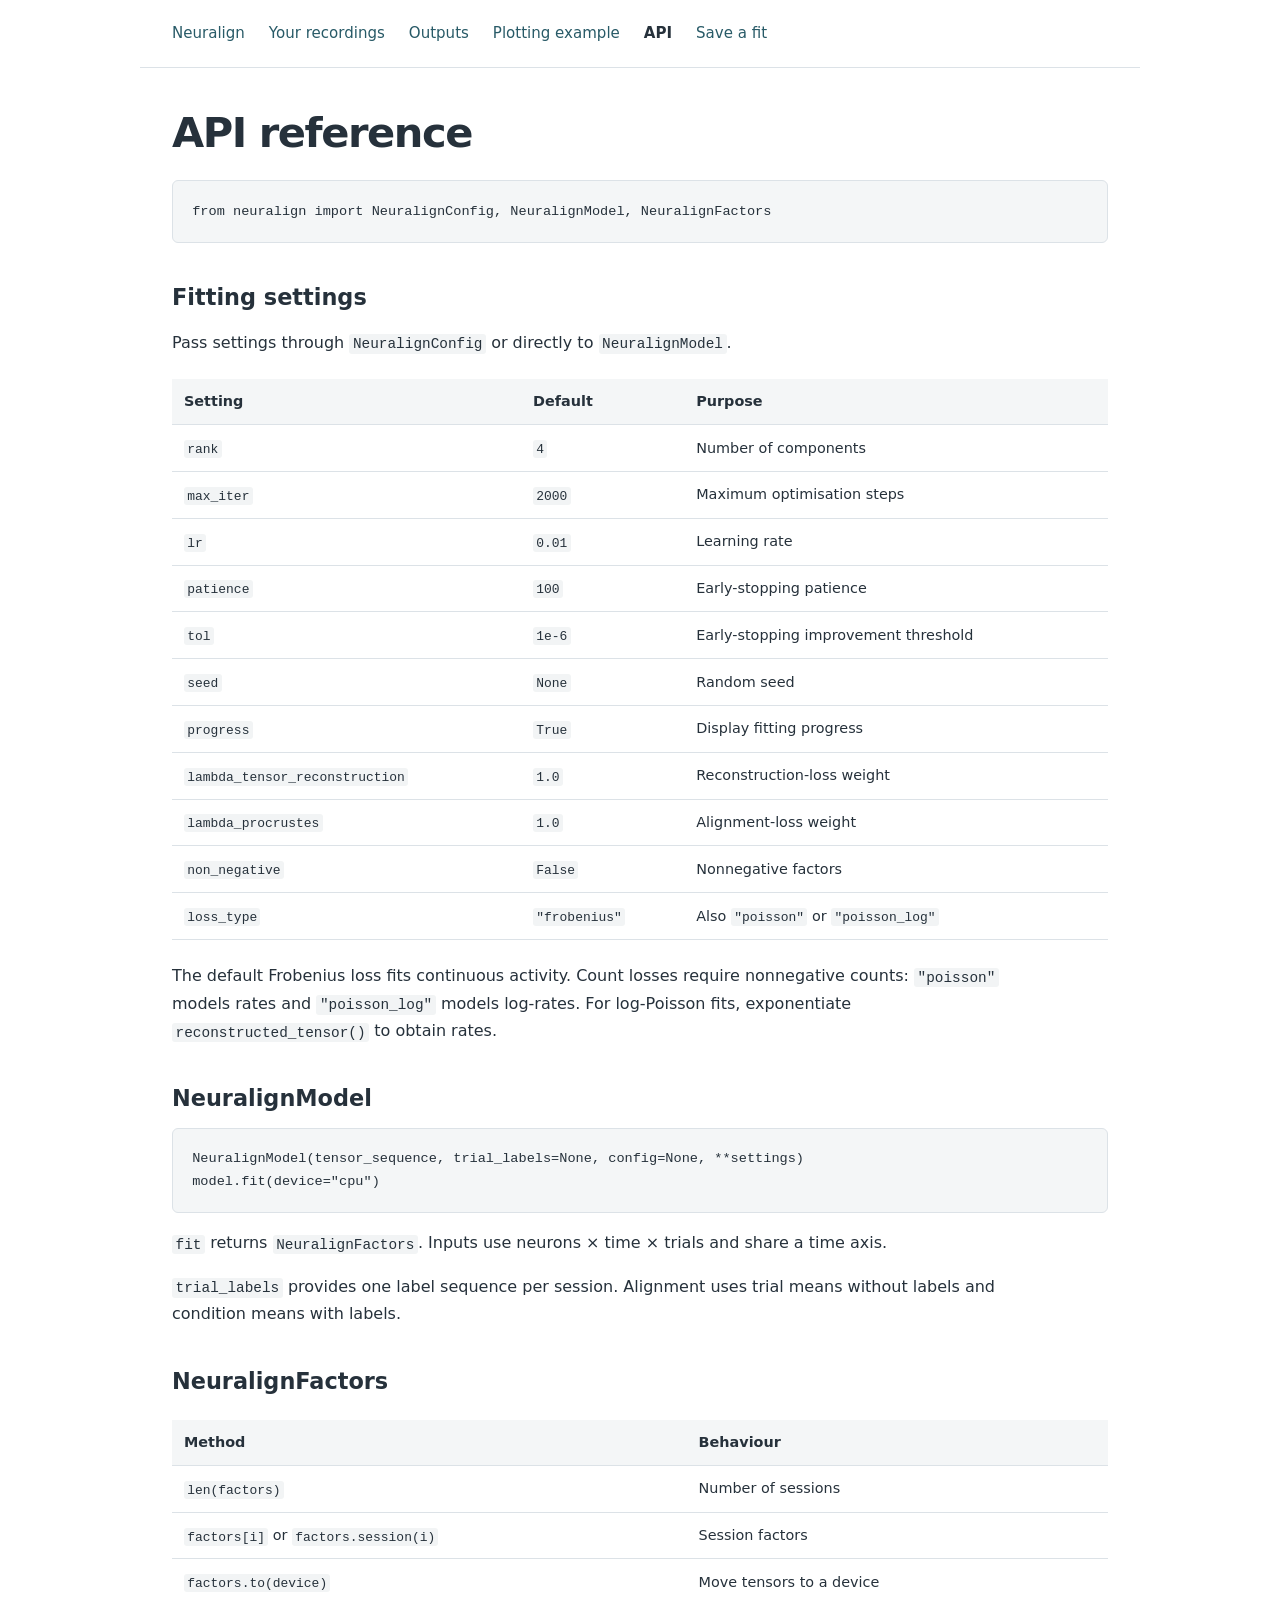
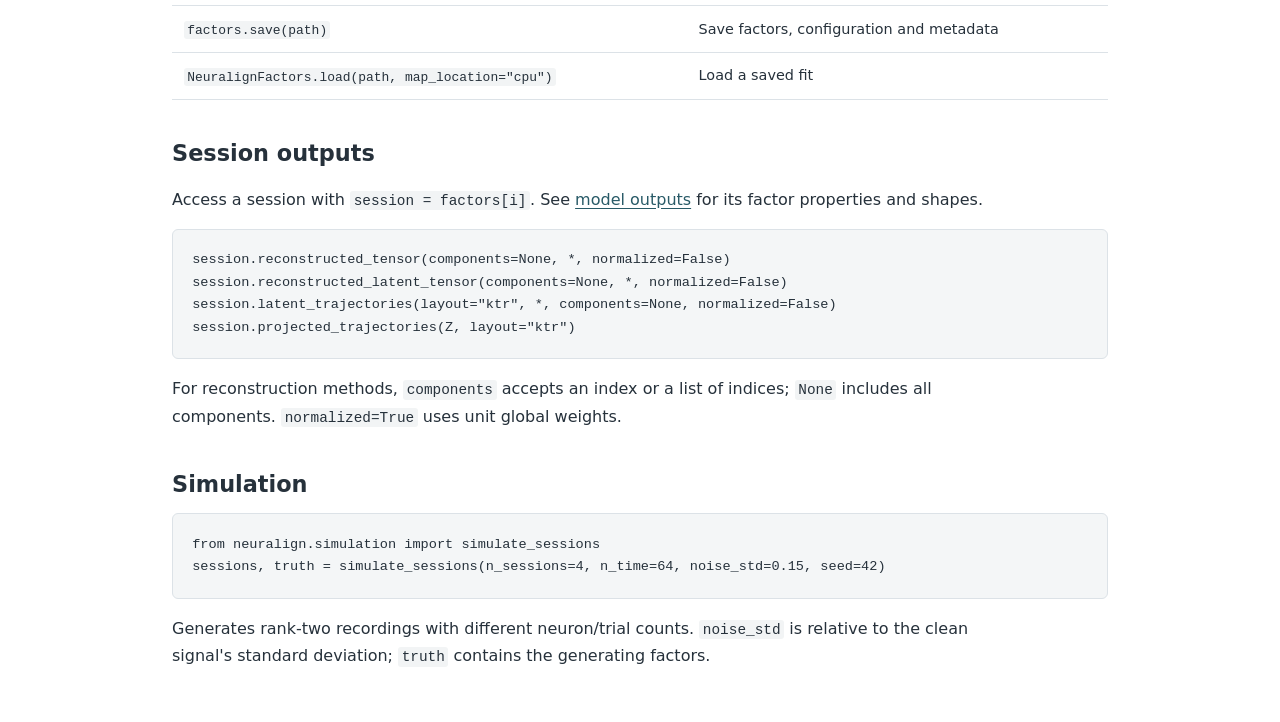
==== commit ba271464: "Remove beta masking and partial fitting from documentation" ====
--- a/docs/api.html
+++ b/docs/api.html
@@ -74,13 +74,11 @@
 </table>
 <p>The default Frobenius loss fits continuous activity. Count losses require nonnegative counts: <code>&quot;poisson&quot;</code> models rates and <code>&quot;poisson_log&quot;</code> models log-rates. For log-Poisson fits, exponentiate <code>reconstructed_tensor()</code> to obtain rates.</p>
 <h2>NeuralignModel</h2>
-<pre><code class="language-python">NeuralignModel(tensor_sequence, trial_labels=None, trial_mask=None,
-               config=None, **settings)
+<pre><code class="language-python">NeuralignModel(tensor_sequence, trial_labels=None, config=None, **settings)
 model.fit(device=&quot;cpu&quot;)
 </code></pre>
 <p><code>fit</code> returns <code>NeuralignFactors</code>. Inputs use neurons × time × trials and share a time axis.</p>
 <p><code>trial_labels</code> provides one label sequence per session. Alignment uses trial means without labels and condition means with labels.</p>
-<p><code>trial_mask</code> provides one Boolean array per session. <strong>True excludes a trial from alignment only:</strong> it still contributes to reconstruction. Each session needs an unmasked trial.</p>
 <h2>NeuralignFactors</h2>
 <table>
 <thead>
@@ -110,13 +108,8 @@
 <td><code>NeuralignFactors.load(path, map_location=&quot;cpu&quot;)</code></td>
 <td>Load a saved fit</td>
 </tr>
-<tr>
-<td><code>factors.partial_fit(...)</code></td>
-<td>Add sessions with shared factors frozen</td>
-</tr>
 </tbody>
 </table>
-<p><code>partial_fit(new_session, device=&quot;cpu&quot;, **settings)</code> returns a copy with new sessions appended. It fits their session factors while freezing <code>w</code>, <code>V</code>, <code>H</code> and condition prototypes. New sessions must share the fitted time axis. Recognised labels anchor alignment; sessions without recognised labels use trial means. Supervised adaptation applies a small condition-centroid penalty; <code>lambda_condition_centroid=0.0</code> disables it.</p>
 <h2>Session outputs</h2>
 <p>Access a session with <code>session = factors[i]</code>. See <a href="model-and-outputs.html">model outputs</a> for its factor properties and shapes.</p>
 <pre><code class="language-python">session.reconstructed_tensor(components=None, *, normalized=False)
